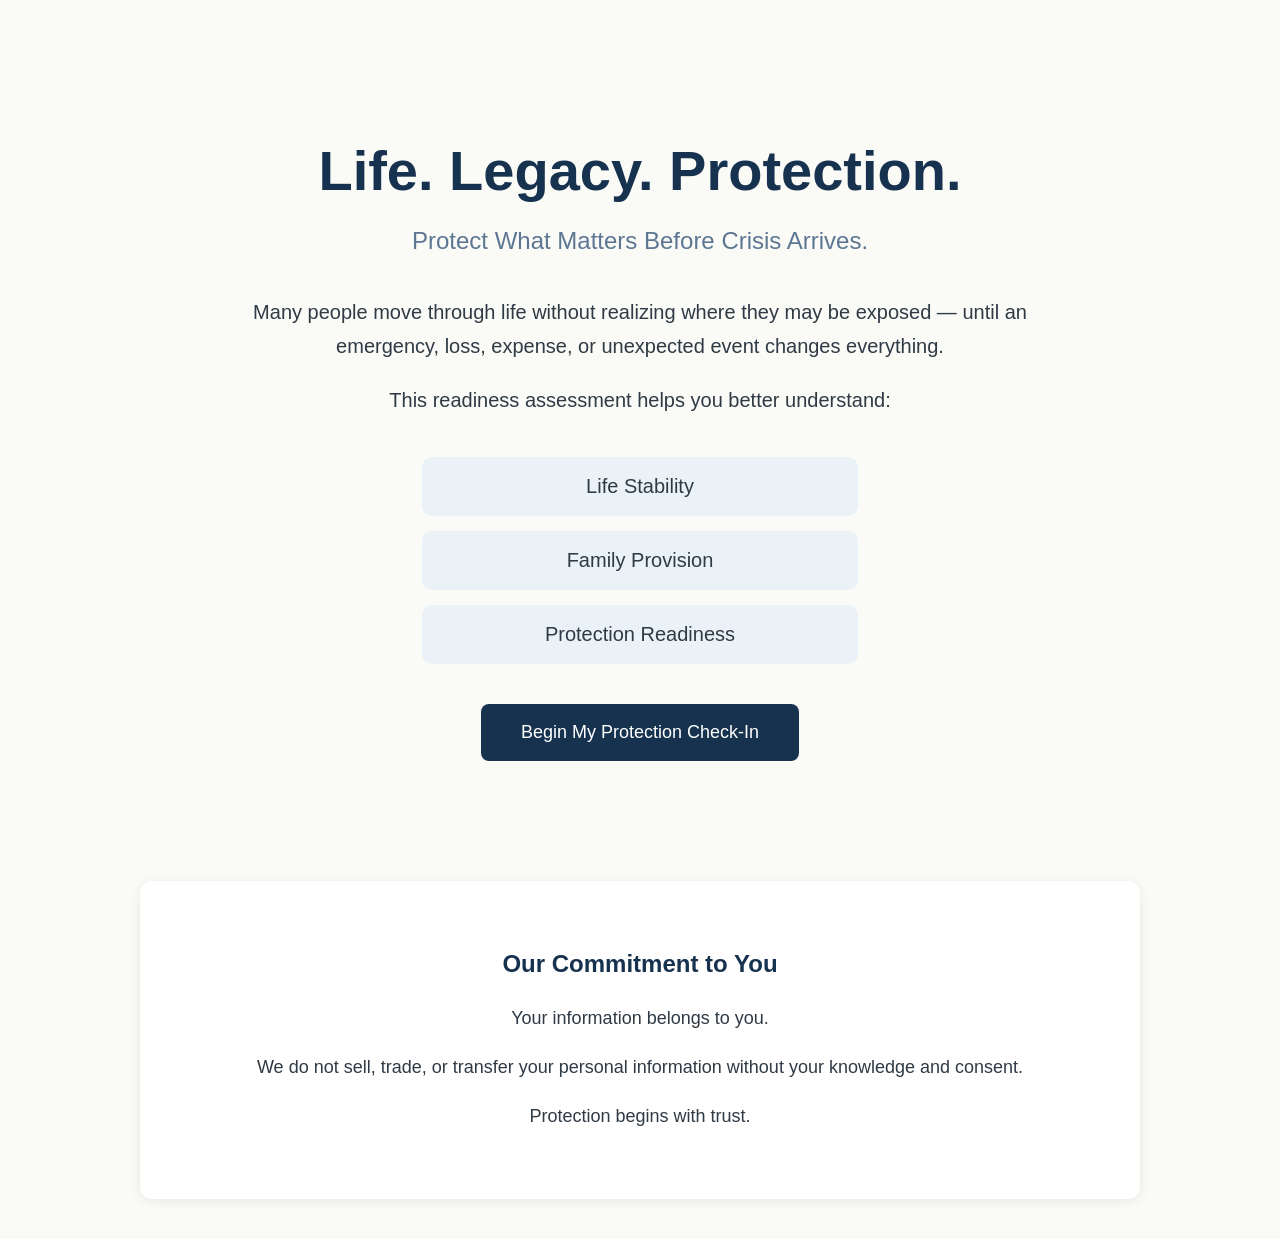
==== index.html @ db5cc9b1 "initial site build" ====
<!DOCTYPE html>
<html lang="en">
<head>
  <meta charset="UTF-8" />
  <meta name="viewport" content="width=device-width, initial-scale=1.0" />

  <title>Life. Legacy. Protection.</title>

  <link rel="stylesheet" href="style.css" />
</head>

<body>

  <div class="container">

    <header class="hero">

      <h1>Life. Legacy. Protection.</h1>

      <p class="subtitle">
        Protect What Matters Before Crisis Arrives.
      </p>

      <p class="welcome-text">
        Many people move through life without realizing where they may be exposed —
        until an emergency, loss, expense, or unexpected event changes everything.
      </p>

      <p class="welcome-text">
        This readiness assessment helps you better understand:
      </p>

      <ul class="intro-list">
        <li>Life Stability</li>
        <li>Family Provision</li>
        <li>Protection Readiness</li>
      </ul>

      <button class="start-button">
        Begin My Protection Check-In
      </button>

    </header>

    <section class="trust-section">

      <h2>Our Commitment to You</h2>

      <p>
        Your information belongs to you.
      </p>

      <p>
        We do not sell, trade, or transfer your personal information
        without your knowledge and consent.
      </p>

      <p>
        Protection begins with trust.
      </p>

    </section>

  </div>

  <script src="script.js"></script>

</body>
</html>
---- style.css ----
body {
    margin: 0;
    padding: 0;
    font-family: Arial, Helvetica, sans-serif;
    background-color: #FAFAF7;
    color: #2F3A45;
}

.container {
    max-width: 1000px;
    margin: auto;
    padding: 40px 20px;
}

.hero {
    text-align: center;
    padding-top: 60px;
    padding-bottom: 60px;
}

.hero h1 {
    font-size: 56px;
    color: #16324F;
    margin-bottom: 10px;
}

.subtitle {
    font-size: 24px;
    color: #5D7793;
    margin-bottom: 40px;
}

.welcome-text {
    font-size: 20px;
    line-height: 1.7;
    max-width: 800px;
    margin: 20px auto;
}

.intro-list {
    list-style: none;
    padding: 0;
    margin-top: 40px;
    margin-bottom: 40px;
}

.intro-list li {
    background-color: #EAF2F8;
    margin: 15px auto;
    padding: 18px;
    border-radius: 10px;
    max-width: 400px;
    font-size: 20px;
}

.start-button {
    background-color: #16324F;
    color: white;
    border: none;
    padding: 18px 40px;
    font-size: 18px;
    border-radius: 8px;
    cursor: pointer;
    transition: 0.3s;
}

.start-button:hover {
    background-color: #5D7793;
}

.trust-section {
    background-color: white;
    padding: 50px;
    border-radius: 12px;
    margin-top: 60px;
    box-shadow: 0 2px 12px rgba(0,0,0,0.08);
}

.trust-section h2 {
    color: #16324F;
    margin-bottom: 25px;
    text-align: center;
}

.trust-section p {
    font-size: 18px;
    line-height: 1.7;
    text-align: center;
}

@media (max-width: 768px) {

    .hero h1 {
        font-size: 40px;
    }

    .subtitle {
        font-size: 20px;
    }

    .welcome-text {
        font-size: 18px;
    }

    .intro-list li {
        font-size: 18px;
    }

    .trust-section {
        padding: 30px;
    }
}
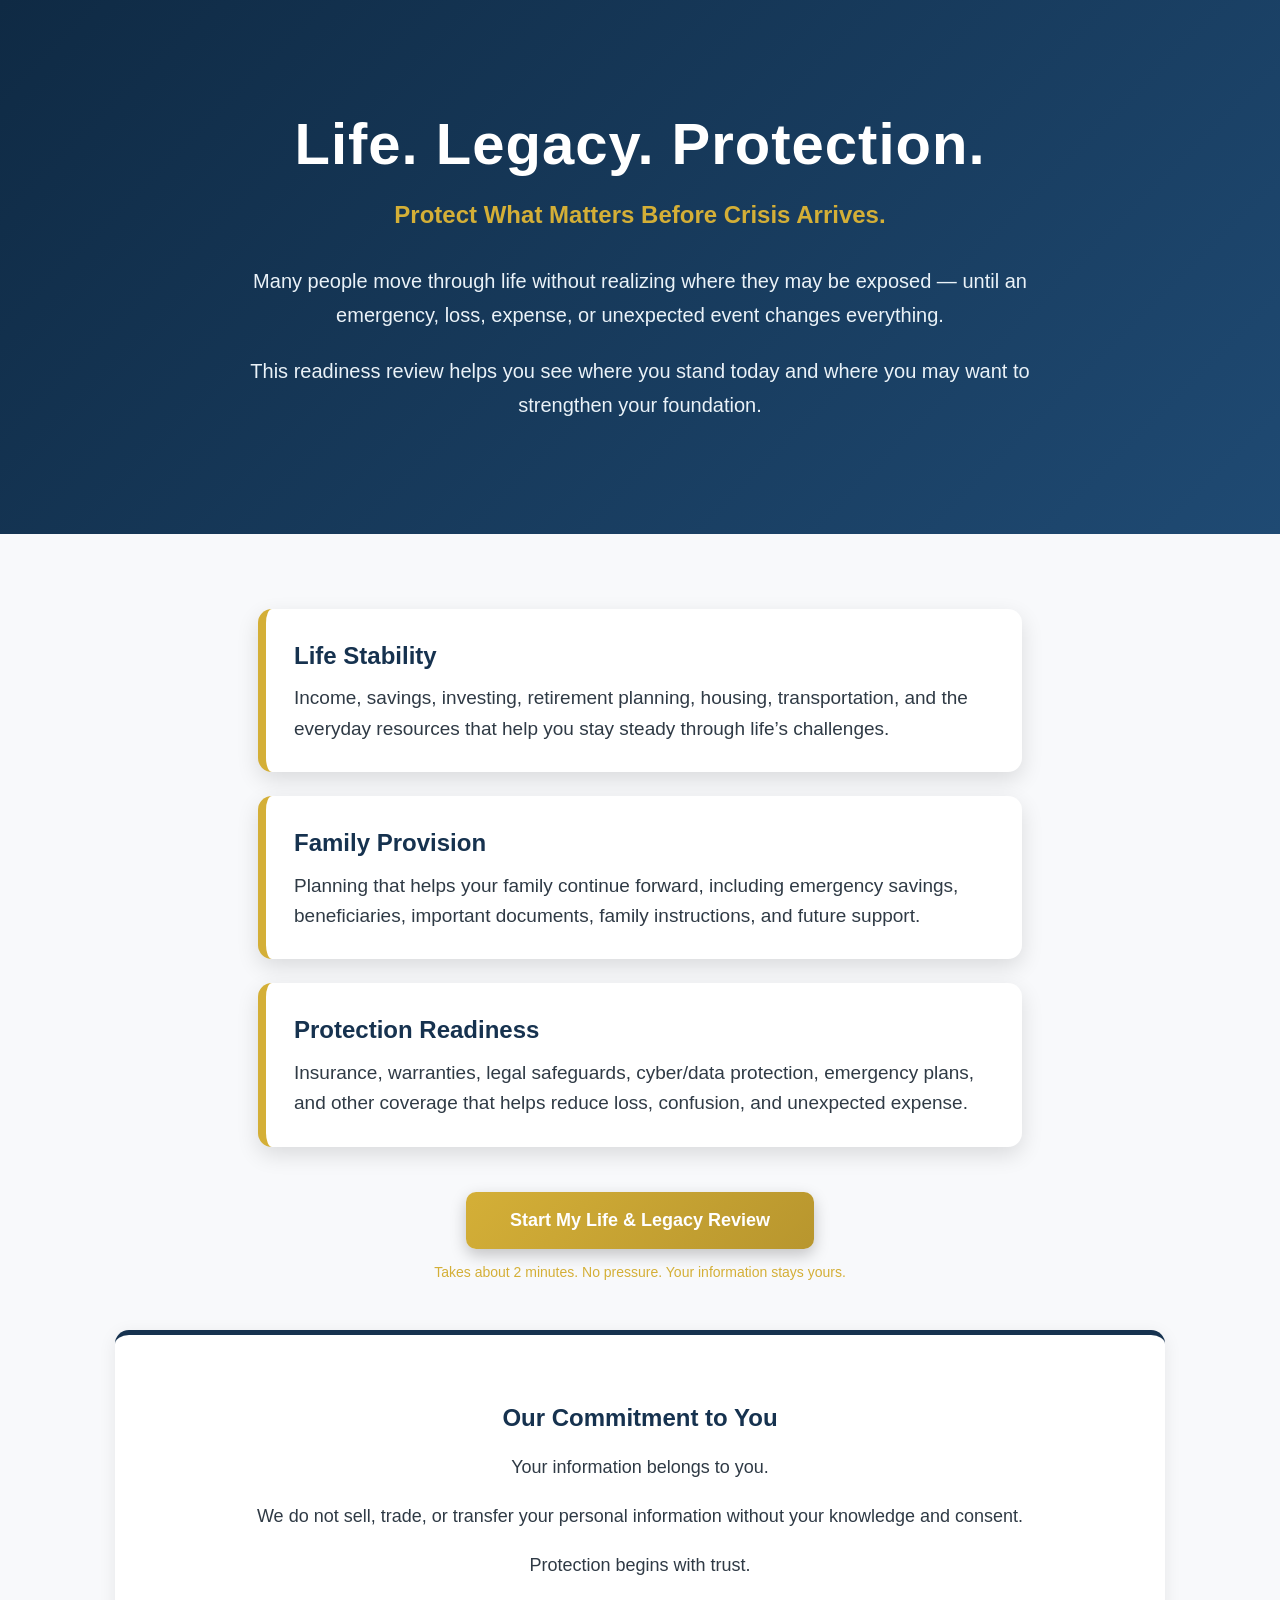
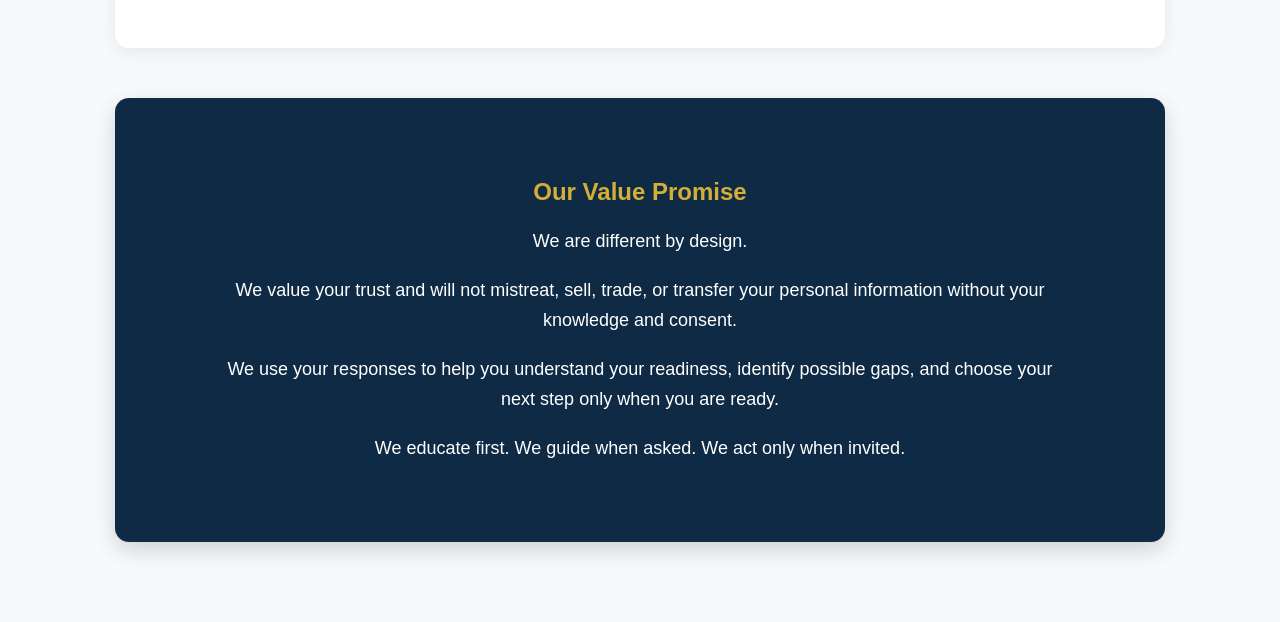
==== commit 7af49ff2: "Refactor HTML structure and update content" ====
--- a/index.html
+++ b/index.html
@@ -3,67 +3,92 @@
 <head>
   <meta charset="UTF-8" />
   <meta name="viewport" content="width=device-width, initial-scale=1.0" />
-
   <title>Life. Legacy. Protection.</title>
-
   <link rel="stylesheet" href="style.css" />
 </head>
 
 <body>
 
-  <div class="container">
+  <section class="hero">
+    <h1>Life. Legacy. Protection.</h1>
 
-    <header class="hero">
+    <p class="subtitle">
+      Protect What Matters Before Crisis Arrives.
+    </p>
 
-      <h1>Life. Legacy. Protection.</h1>
+    <p class="welcome-text">
+      Many people move through life without realizing where they may be exposed —
+      until an emergency, loss, expense, or unexpected event changes everything.
+    </p>
 
-      <p class="subtitle">
-        Protect What Matters Before Crisis Arrives.
-      </p>
+    <p class="welcome-text">
+      This readiness review helps you see where you stand today and where you may want to strengthen your foundation.
+    </p>
+  </section>
 
-      <p class="welcome-text">
-        Many people move through life without realizing where they may be exposed —
-        until an emergency, loss, expense, or unexpected event changes everything.
-      </p>
+  <main class="container">
 
-      <p class="welcome-text">
-        This readiness assessment helps you better understand:
-      </p>
+    <ul class="intro-list">
 
-      <ul class="intro-list">
-        <li>Life Stability</li>
-        <li>Family Provision</li>
-        <li>Protection Readiness</li>
-      </ul>
+      <li>
+        <strong>Life Stability</strong>
+        Income, savings, investing, retirement planning, housing, transportation, and the everyday resources that help you stay steady through life’s challenges.
+      </li>
 
-      <button class="start-button">
-        Begin My Protection Check-In
-      </button>
+      <li>
+        <strong>Family Provision</strong>
+        Planning that helps your family continue forward, including emergency savings, beneficiaries, important documents, family instructions, and future support.
+      </li>
 
-    </header>
+      <li>
+        <strong>Protection Readiness</strong>
+        Insurance, warranties, legal safeguards, cyber/data protection, emergency plans, and other coverage that helps reduce loss, confusion, and unexpected expense.
+      </li>
+
+    </ul>
+
+    <button class="start-button">
+      Start My Life & Legacy Review
+    </button>
+
+    <p class="micro-note">
+      Takes about 2 minutes. No pressure. Your information stays yours.
+    </p>
 
     <section class="trust-section">
-
       <h2>Our Commitment to You</h2>
 
-      <p>
-        Your information belongs to you.
-      </p>
+      <p>Your information belongs to you.</p>
 
       <p>
         We do not sell, trade, or transfer your personal information
         without your knowledge and consent.
       </p>
 
+      <p>Protection begins with trust.</p>
+    </section>
+
+    <section class="promise-section">
+      <h2>Our Value Promise</h2>
+
       <p>
-        Protection begins with trust.
+        We are different by design.
       </p>
 
+      <p>
+        We value your trust and will not mistreat, sell, trade, or transfer your personal information without your knowledge and consent.
+      </p>
+
+      <p>
+        We use your responses to help you understand your readiness, identify possible gaps, and choose your next step only when you are ready.
+      </p>
+
+      <p>
+        We educate first. We guide when asked. We act only when invited.
+      </p>
     </section>
 
-  </div>
-
-  <script src="script.js"></script>
+  </main>
 
 </body>
-</html>+</html>
--- a/style.css
+++ b/style.css
@@ -1,94 +1,151 @@
 body {
     margin: 0;
-    padding: 0;
     font-family: Arial, Helvetica, sans-serif;
-    background-color: #FAFAF7;
+    background-color: #F8F9FB;
     color: #2F3A45;
 }
 
-.container {
-    max-width: 1000px;
-    margin: auto;
-    padding: 40px 20px;
-}
-
 .hero {
+    background: linear-gradient(135deg, #0F2A44, #1F4A73);
+    color: white;
+    padding: 110px 20px 90px;
     text-align: center;
-    padding-top: 60px;
-    padding-bottom: 60px;
 }
 
 .hero h1 {
-    font-size: 56px;
-    color: #16324F;
-    margin-bottom: 10px;
+    font-size: 58px;
+    margin: 0 0 20px;
+    color: white;
+    letter-spacing: 1px;
 }
 
 .subtitle {
     font-size: 24px;
-    color: #5D7793;
-    margin-bottom: 40px;
+    color: #D4AF37;
+    margin-bottom: 35px;
+    font-weight: bold;
 }
 
 .welcome-text {
+    max-width: 850px;
+    margin: 22px auto;
     font-size: 20px;
     line-height: 1.7;
-    max-width: 800px;
-    margin: 20px auto;
+    color: #EAF2F8;
+}
+
+.section-intro {
+    text-align: center;
+    font-size: 18px;
+    margin: 35px auto;
+    max-width: 750px;
+    color: #D4AF37;
+}
+
+.container {
+    max-width: 1050px;
+    margin: 0 auto 50px;
+    padding: 30px 20px;
 }
 
 .intro-list {
     list-style: none;
     padding: 0;
-    margin-top: 40px;
-    margin-bottom: 40px;
+    margin: 45px auto 0;
 }
 
 .intro-list li {
-    background-color: #EAF2F8;
-    margin: 15px auto;
-    padding: 18px;
-    border-radius: 10px;
-    max-width: 400px;
-    font-size: 20px;
+    background: #FFFFFF;
+    margin: 24px auto;
+    padding: 28px;
+    border-radius: 14px;
+    max-width: 700px;
+    font-size: 19px;
+    line-height: 1.6;
+    color: #2F3A45;
+    border-left: 8px solid #D4AF37;
+    box-shadow: 0 8px 22px rgba(0,0,0,0.12);
+}
+
+.intro-list strong {
+    display: block;
+    color: #16324F;
+    font-size: 24px;
+    margin-bottom: 8px;
 }
 
 .start-button {
-    background-color: #16324F;
+    display: block;
+    margin: 45px auto 0;
+    background: linear-gradient(135deg, #D4AF37, #B8962E);
     color: white;
     border: none;
-    padding: 18px 40px;
+    padding: 18px 44px;
     font-size: 18px;
-    border-radius: 8px;
+    border-radius: 10px;
     cursor: pointer;
-    transition: 0.3s;
+    font-weight: bold;
+    box-shadow: 0 6px 16px rgba(0,0,0,0.22);
 }
 
 .start-button:hover {
-    background-color: #5D7793;
+    transform: translateY(-2px);
+    background: linear-gradient(135deg, #B8962E, #9C7C24);
+}
+
+.micro-note {
+    margin-top: 15px;
+    font-size: 14px;
+    color: #D4AF37;
+    text-align: center;
 }
 
 .trust-section {
-    background-color: white;
+    background: white;
     padding: 50px;
-    border-radius: 12px;
-    margin-top: 60px;
-    box-shadow: 0 2px 12px rgba(0,0,0,0.08);
+    border-radius: 14px;
+    margin-top: 50px;
+    text-align: center;
+    box-shadow: 0 4px 18px rgba(0,0,0,0.08);
+    border-top: 5px solid #16324F;
 }
 
 .trust-section h2 {
     color: #16324F;
-    margin-bottom: 25px;
-    text-align: center;
+    margin-bottom: 20px;
 }
 
 .trust-section p {
     font-size: 18px;
     line-height: 1.7;
+}
+
+.promise-section {
+    background: #0F2A44;
+    color: white;
+    padding: 60px 40px;
+    border-radius: 14px;
+    margin-top: 50px;
     text-align: center;
+    box-shadow: 0 8px 22px rgba(0,0,0,0.16);
+}
+
+.promise-section h2 {
+    color: #D4AF37;
+    margin-bottom: 20px;
+}
+
+.promise-section p {
+    font-size: 18px;
+    line-height: 1.7;
+    max-width: 850px;
+    margin: 18px auto;
 }
 
 @media (max-width: 768px) {
+    .hero {
+        padding: 80px 20px 70px;
+    }
 
     .hero h1 {
         font-size: 40px;
@@ -103,10 +160,6 @@
     }
 
     .intro-list li {
-        font-size: 18px;
+        font-size: 17px;
+        padding: 22px;
     }
-
-    .trust-section {
-        padding: 30px;
-    }
-}
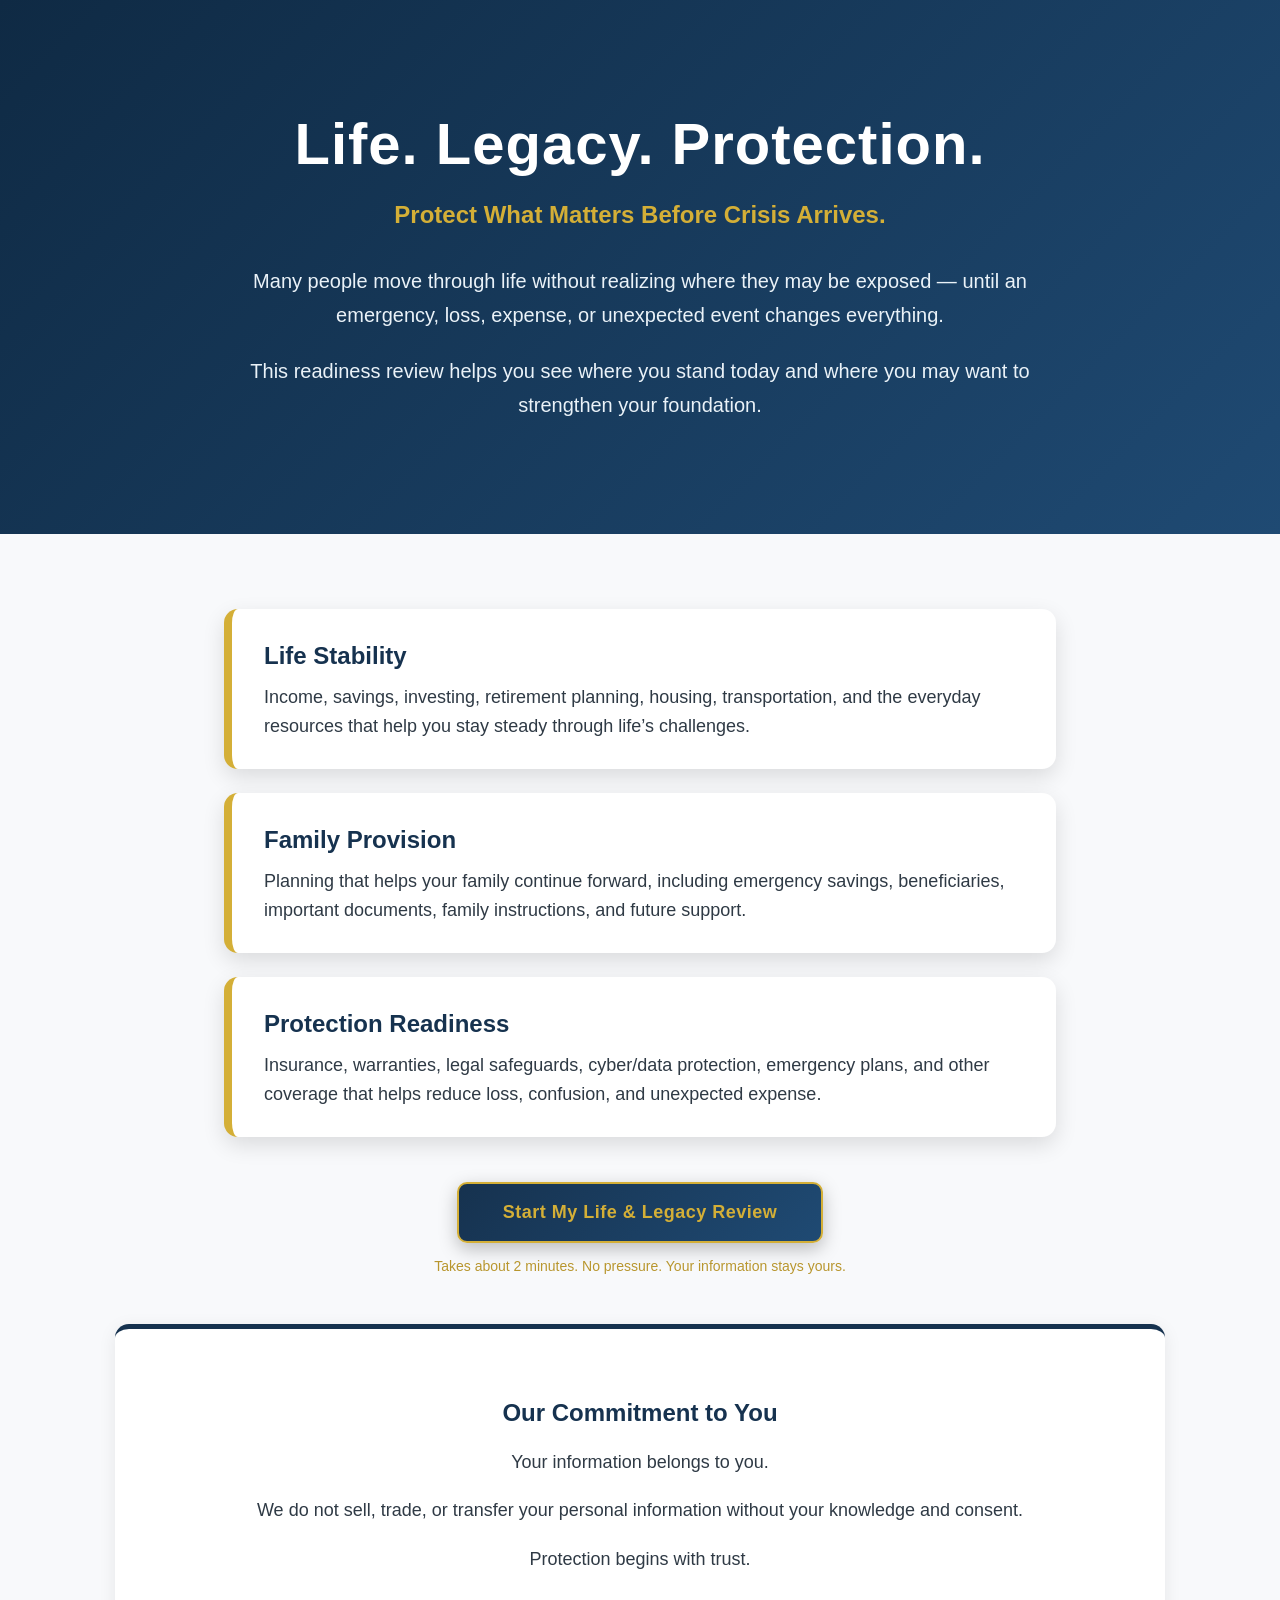
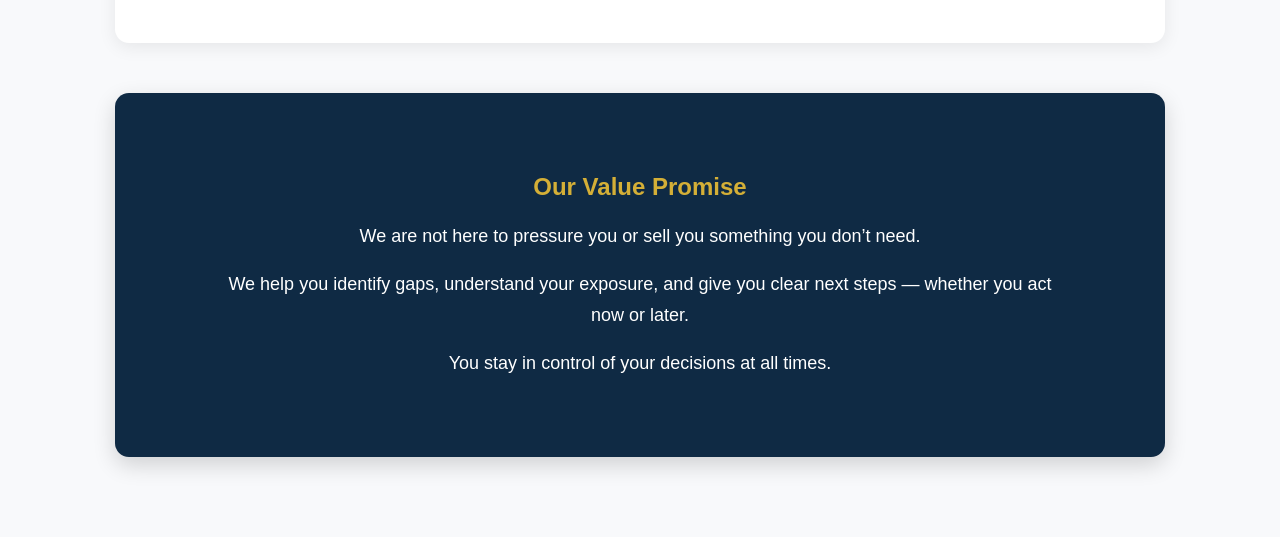
==== commit e06c7c79: "Clean up HTML formatting and update button structure Removed unnecessary whitespace and fixed button" ====
--- a/index.html
+++ b/index.html
@@ -2,9 +2,9 @@
 <html lang="en">
 <head>
   <meta charset="UTF-8" />
-  <meta name="viewport" content="width=device-width, initial-scale=1.0" />
+  <meta name="viewport" content="width=device-width, initial-scale=1.0"/>
   <title>Life. Legacy. Protection.</title>
-  <link rel="stylesheet" href="style.css" />
+  <link rel="stylesheet" href="style.css"/>
 </head>
 
 <body>
@@ -17,8 +17,8 @@
     </p>
 
     <p class="welcome-text">
-      Many people move through life without realizing where they may be exposed —
-      until an emergency, loss, expense, or unexpected event changes everything.
+      Many people move through life without realizing where they may be exposed — until an emergency,
+      loss, expense, or unexpected event changes everything.
     </p>
 
     <p class="welcome-text">
@@ -32,24 +32,28 @@
 
       <li>
         <strong>Life Stability</strong>
-        Income, savings, investing, retirement planning, housing, transportation, and the everyday resources that help you stay steady through life’s challenges.
+        Income, savings, investing, retirement planning, housing, transportation, and the everyday
+        resources that help you stay steady through life’s challenges.
       </li>
 
       <li>
         <strong>Family Provision</strong>
-        Planning that helps your family continue forward, including emergency savings, beneficiaries, important documents, family instructions, and future support.
+        Planning that helps your family continue forward, including emergency savings,
+        beneficiaries, important documents, family instructions, and future support.
       </li>
 
       <li>
         <strong>Protection Readiness</strong>
-        Insurance, warranties, legal safeguards, cyber/data protection, emergency plans, and other coverage that helps reduce loss, confusion, and unexpected expense.
+        Insurance, warranties, legal safeguards, cyber/data protection, emergency plans,
+        and other coverage that helps reduce loss, confusion, and unexpected expense.
       </li>
 
     </ul>
 
-    <button class="start-button">
+    <!-- THIS IS THE FIX -->
+    <a href="assessment.html" class="start-button">
       Start My Life & Legacy Review
-    </button>
+    </a>
 
     <p class="micro-note">
       Takes about 2 minutes. No pressure. Your information stays yours.
@@ -61,30 +65,28 @@
       <p>Your information belongs to you.</p>
 
       <p>
-        We do not sell, trade, or transfer your personal information
-        without your knowledge and consent.
+        We do not sell, trade, or transfer your personal information without your knowledge and consent.
       </p>
 
-      <p>Protection begins with trust.</p>
+      <p>
+        Protection begins with trust.
+      </p>
     </section>
 
     <section class="promise-section">
       <h2>Our Value Promise</h2>
 
       <p>
-        We are different by design.
+        We are not here to pressure you or sell you something you don’t need.
       </p>
 
       <p>
-        We value your trust and will not mistreat, sell, trade, or transfer your personal information without your knowledge and consent.
+        We help you identify gaps, understand your exposure, and give you clear next steps —
+        whether you act now or later.
       </p>
 
       <p>
-        We use your responses to help you understand your readiness, identify possible gaps, and choose your next step only when you are ready.
-      </p>
-
-      <p>
-        We educate first. We guide when asked. We act only when invited.
+        You stay in control of your decisions at all times.
       </p>
     </section>
 
--- a/style.css
+++ b/style.css
@@ -34,14 +34,6 @@
     color: #EAF2F8;
 }
 
-.section-intro {
-    text-align: center;
-    font-size: 18px;
-    margin: 35px auto;
-    max-width: 750px;
-    color: #D4AF37;
-}
-
 .container {
     max-width: 1050px;
     margin: 0 auto 50px;
@@ -57,14 +49,15 @@
 .intro-list li {
     background: #FFFFFF;
     margin: 24px auto;
-    padding: 28px;
+    padding: 28px 32px;
     border-radius: 14px;
-    max-width: 700px;
-    font-size: 19px;
+    max-width: 760px;
+    font-size: 18px;
     line-height: 1.6;
     color: #2F3A45;
     border-left: 8px solid #D4AF37;
     box-shadow: 0 8px 22px rgba(0,0,0,0.12);
+    text-align: left;
 }
 
 .intro-list strong {
@@ -76,27 +69,33 @@
 
 .start-button {
     display: block;
+    width: fit-content;
     margin: 45px auto 0;
-    background: linear-gradient(135deg, #D4AF37, #B8962E);
-    color: white;
-    border: none;
+    background: linear-gradient(135deg, #16324F, #1F4A73);
+    color: #D4AF37;
+    border: 2px solid #D4AF37;
     padding: 18px 44px;
     font-size: 18px;
     border-radius: 10px;
     cursor: pointer;
     font-weight: bold;
-    box-shadow: 0 6px 16px rgba(0,0,0,0.22);
+    letter-spacing: 0.5px;
+    text-decoration: none;
+    box-shadow: 0 6px 18px rgba(0,0,0,0.25);
+    transition: all 0.3s ease;
 }
 
 .start-button:hover {
+    background: #0F2A44;
+    color: #FFD76A;
     transform: translateY(-2px);
-    background: linear-gradient(135deg, #B8962E, #9C7C24);
+    box-shadow: 0 10px 24px rgba(0,0,0,0.35);
 }
 
 .micro-note {
     margin-top: 15px;
     font-size: 14px;
-    color: #D4AF37;
+    color: #B8962E;
     text-align: center;
 }
 
@@ -163,3 +162,13 @@
         font-size: 17px;
         padding: 22px;
     }
+
+    .intro-list strong {
+        font-size: 21px;
+    }
+
+    .trust-section,
+    .promise-section {
+        padding: 35px 25px;
+    }
+}
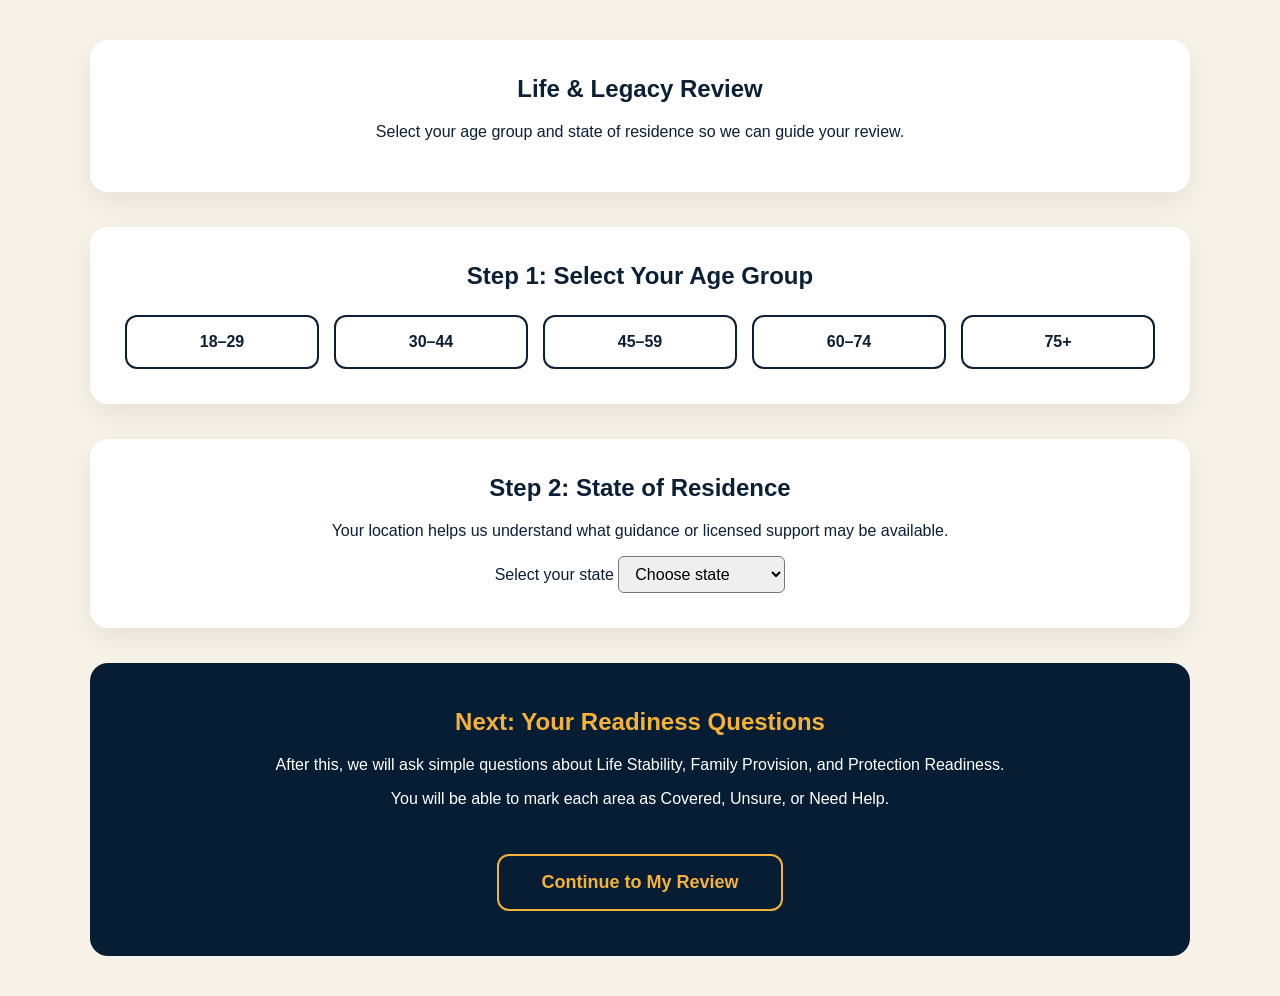
==== commit b07ff7e7: "Update index.html" ====
--- a/index.html
+++ b/index.html
@@ -2,95 +2,191 @@
 <html lang="en">
 <head>
   <meta charset="UTF-8" />
-  <meta name="viewport" content="width=device-width, initial-scale=1.0"/>
-  <title>Life. Legacy. Protection.</title>
-  <link rel="stylesheet" href="style.css"/>
+  <meta name="viewport" content="width=device-width, initial-scale=1.0" />
+  <title>Life & Legacy Review | e-legalboom.com</title>
+
+  <style>
+    body {
+      margin: 0;
+      font-family: Arial, sans-serif;
+      background: #f7f3e8;
+      color: #0b1f35;
+    }
+
+    .page {
+      max-width: 1100px;
+      margin: 0 auto;
+      padding: 40px 20px;
+    }
+
+    .card {
+      background: #ffffff;
+      border-radius: 18px;
+      padding: 35px;
+      margin-bottom: 35px;
+      box-shadow: 0 10px 30px rgba(0,0,0,0.08);
+      text-align: center;
+    }
+
+    h1, h2 {
+      margin-top: 0;
+    }
+
+    .age-grid {
+      display: grid;
+      grid-template-columns: repeat(auto-fit, minmax(140px, 1fr));
+      gap: 15px;
+      margin-top: 25px;
+    }
+
+    .age-btn {
+      padding: 16px;
+      border: 2px solid #0b1f35;
+      background: #ffffff;
+      color: #0b1f35;
+      font-weight: bold;
+      border-radius: 12px;
+      cursor: pointer;
+      font-size: 16px;
+    }
+
+    .age-btn.selected {
+      background: #0b1f35;
+      color: #f4b23b;
+      border-color: #f4b23b;
+    }
+
+    select {
+      padding: 8px 12px;
+      border-radius: 6px;
+      font-size: 16px;
+    }
+
+    .dark-card {
+      background: #071d33;
+      color: #ffffff;
+      border-radius: 18px;
+      padding: 45px 25px;
+      text-align: center;
+    }
+
+    .gold {
+      color: #f4b23b;
+    }
+
+    .continue-btn {
+      margin-top: 30px;
+      padding: 16px 42px;
+      border: 2px solid #f4b23b;
+      background: #071d33;
+      color: #f4b23b;
+      font-size: 18px;
+      font-weight: bold;
+      border-radius: 12px;
+      cursor: pointer;
+    }
+
+    .continue-btn:hover {
+      background: #f4b23b;
+      color: #071d33;
+    }
+
+    .message {
+      margin-top: 18px;
+      font-weight: bold;
+      color: #b00020;
+      display: none;
+    }
+  </style>
 </head>
 
 <body>
+  <main class="page">
 
-  <section class="hero">
-    <h1>Life. Legacy. Protection.</h1>
-
-    <p class="subtitle">
-      Protect What Matters Before Crisis Arrives.
-    </p>
-
-    <p class="welcome-text">
-      Many people move through life without realizing where they may be exposed — until an emergency,
-      loss, expense, or unexpected event changes everything.
-    </p>
-
-    <p class="welcome-text">
-      This readiness review helps you see where you stand today and where you may want to strengthen your foundation.
-    </p>
-  </section>
-
-  <main class="container">
-
-    <ul class="intro-list">
-
-      <li>
-        <strong>Life Stability</strong>
-        Income, savings, investing, retirement planning, housing, transportation, and the everyday
-        resources that help you stay steady through life’s challenges.
-      </li>
-
-      <li>
-        <strong>Family Provision</strong>
-        Planning that helps your family continue forward, including emergency savings,
-        beneficiaries, important documents, family instructions, and future support.
-      </li>
-
-      <li>
-        <strong>Protection Readiness</strong>
-        Insurance, warranties, legal safeguards, cyber/data protection, emergency plans,
-        and other coverage that helps reduce loss, confusion, and unexpected expense.
-      </li>
-
-    </ul>
-
-    <!-- THIS IS THE FIX -->
-    <a href="assessment.html" class="start-button">
-      Start My Life & Legacy Review
-    </a>
-
-    <p class="micro-note">
-      Takes about 2 minutes. No pressure. Your information stays yours.
-    </p>
-
-    <section class="trust-section">
-      <h2>Our Commitment to You</h2>
-
-      <p>Your information belongs to you.</p>
-
-      <p>
-        We do not sell, trade, or transfer your personal information without your knowledge and consent.
-      </p>
-
-      <p>
-        Protection begins with trust.
-      </p>
+    <section class="card">
+      <h1>Life & Legacy Review</h1>
+      <p>Select your age group and state of residence so we can guide your review.</p>
     </section>
 
-    <section class="promise-section">
-      <h2>Our Value Promise</h2>
+    <section class="card">
+      <h2>Step 1: Select Your Age Group</h2>
 
-      <p>
-        We are not here to pressure you or sell you something you don’t need.
-      </p>
+      <div class="age-grid">
+        <button class="age-btn" data-age="18-29">18–29</button>
+        <button class="age-btn" data-age="30-44">30–44</button>
+        <button class="age-btn" data-age="45-59">45–59</button>
+        <button class="age-btn" data-age="60-74">60–74</button>
+        <button class="age-btn" data-age="75+">75+</button>
+      </div>
+    </section>
 
-      <p>
-        We help you identify gaps, understand your exposure, and give you clear next steps —
-        whether you act now or later.
-      </p>
+    <section class="card">
+      <h2>Step 2: State of Residence</h2>
+      <p>Your location helps us understand what guidance or licensed support may be available.</p>
 
-      <p>
-        You stay in control of your decisions at all times.
-      </p>
+      <label for="stateSelect">Select your state</label>
+      <select id="stateSelect">
+        <option value="">Choose state</option>
+        <option value="California">California</option>
+        <option value="Florida">Florida</option>
+        <option value="Virginia">Virginia</option>
+        <option value="Texas">Texas</option>
+        <option value="New York">New York</option>
+        <option value="Other">Other / Not listed</option>
+      </select>
+    </section>
+
+    <section class="dark-card">
+      <h2 class="gold">Next: Your Readiness Questions</h2>
+      <p>After this, we will ask simple questions about Life Stability, Family Provision, and Protection Readiness.</p>
+      <p>You will be able to mark each area as Covered, Unsure, or Need Help.</p>
+
+      <button class="continue-btn" id="continueBtn">
+        Continue to My Review
+      </button>
+
+      <div class="message" id="message">
+        Please select your age group and state first.
+      </div>
     </section>
 
   </main>
 
+  <script>
+    let selectedAgeGroup = "";
+
+    const ageButtons = document.querySelectorAll(".age-btn");
+    const stateSelect = document.getElementById("stateSelect");
+    const continueBtn = document.getElementById("continueBtn");
+    const message = document.getElementById("message");
+
+    ageButtons.forEach(button => {
+      button.addEventListener("click", function () {
+        ageButtons.forEach(btn => btn.classList.remove("selected"));
+        this.classList.add("selected");
+
+        selectedAgeGroup = this.dataset.age;
+        localStorage.setItem("legacy_age_group", selectedAgeGroup);
+
+        message.style.display = "none";
+      });
+    });
+
+    stateSelect.addEventListener("change", function () {
+      localStorage.setItem("legacy_state", this.value);
+      message.style.display = "none";
+    });
+
+    continueBtn.addEventListener("click", function () {
+      const selectedState = stateSelect.value;
+
+      if (!selectedAgeGroup || !selectedState) {
+        message.style.display = "block";
+        return;
+      }
+
+      window.location.href = "life-legacy-review.html";
+    });
+  </script>
 </body>
 </html>
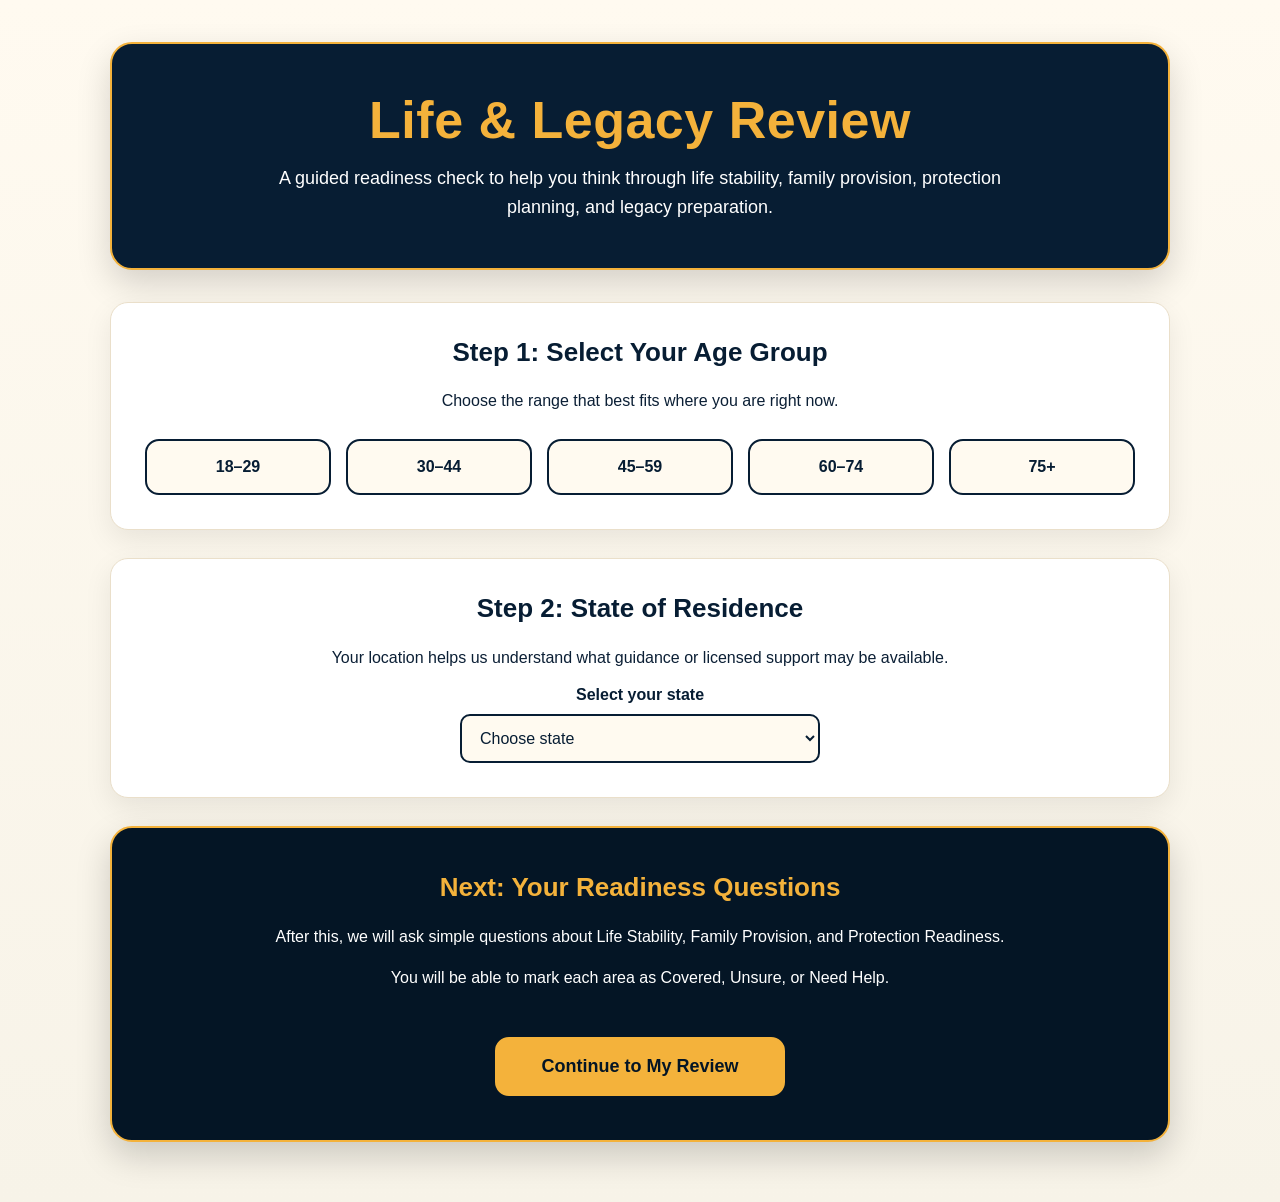
==== commit 6a99d6c4: "Update index.html" ====
--- a/index.html
+++ b/index.html
@@ -6,30 +6,76 @@
   <title>Life & Legacy Review | e-legalboom.com</title>
 
   <style>
+    :root {
+      --navy: #071d33;
+      --deep-navy: #041525;
+      --gold: #f4b23b;
+      --cream: #f7f3e8;
+      --white: #ffffff;
+      --text: #0b1f35;
+      --soft-border: #eadfca;
+    }
+
+    * {
+      box-sizing: border-box;
+    }
+
     body {
       margin: 0;
       font-family: Arial, sans-serif;
-      background: #f7f3e8;
-      color: #0b1f35;
+      background: linear-gradient(180deg, #fffaf0 0%, var(--cream) 100%);
+      color: var(--text);
     }
 
     .page {
       max-width: 1100px;
       margin: 0 auto;
-      padding: 40px 20px;
+      padding: 42px 20px 60px;
+    }
+
+    .hero {
+      background: var(--navy);
+      color: var(--white);
+      border-radius: 22px;
+      padding: 46px 28px;
+      margin-bottom: 32px;
+      text-align: center;
+      box-shadow: 0 14px 34px rgba(0,0,0,0.16);
+      border: 2px solid var(--gold);
+    }
+
+    .hero h1 {
+      margin: 0 0 14px;
+      font-size: clamp(32px, 5vw, 52px);
+      color: var(--gold);
+      letter-spacing: 0.5px;
+    }
+
+    .hero p {
+      max-width: 760px;
+      margin: 0 auto;
+      font-size: 18px;
+      line-height: 1.6;
     }
 
     .card {
-      background: #ffffff;
+      background: var(--white);
       border-radius: 18px;
-      padding: 35px;
-      margin-bottom: 35px;
-      box-shadow: 0 10px 30px rgba(0,0,0,0.08);
+      padding: 34px;
+      margin-bottom: 28px;
+      box-shadow: 0 10px 28px rgba(0,0,0,0.08);
       text-align: center;
-    }
-
-    h1, h2 {
+      border: 1px solid var(--soft-border);
+    }
+
+    h2 {
       margin-top: 0;
+      color: var(--navy);
+      font-size: 26px;
+    }
+
+    p {
+      line-height: 1.55;
     }
 
     .age-grid {
@@ -40,61 +86,84 @@
     }
 
     .age-btn {
-      padding: 16px;
-      border: 2px solid #0b1f35;
-      background: #ffffff;
-      color: #0b1f35;
-      font-weight: bold;
-      border-radius: 12px;
+      padding: 17px;
+      border: 2px solid var(--navy);
+      background: #fffaf0;
+      color: var(--navy);
+      font-weight: bold;
+      border-radius: 14px;
       cursor: pointer;
       font-size: 16px;
+      transition: all 0.2s ease;
+    }
+
+    .age-btn:hover {
+      transform: translateY(-2px);
+      border-color: var(--gold);
+      box-shadow: 0 6px 16px rgba(0,0,0,0.12);
     }
 
     .age-btn.selected {
-      background: #0b1f35;
-      color: #f4b23b;
-      border-color: #f4b23b;
+      background: var(--navy);
+      color: var(--gold);
+      border-color: var(--gold);
+      box-shadow: 0 8px 22px rgba(7,29,51,0.28);
+    }
+
+    label {
+      display: block;
+      font-weight: bold;
+      margin-bottom: 10px;
+      color: var(--navy);
     }
 
     select {
-      padding: 8px 12px;
-      border-radius: 6px;
+      width: min(360px, 100%);
+      padding: 13px 14px;
+      border-radius: 10px;
       font-size: 16px;
+      border: 2px solid var(--navy);
+      background: #fffaf0;
+      color: var(--navy);
     }
 
     .dark-card {
-      background: #071d33;
-      color: #ffffff;
-      border-radius: 18px;
-      padding: 45px 25px;
+      background: var(--deep-navy);
+      color: var(--white);
+      border-radius: 22px;
+      padding: 44px 25px;
       text-align: center;
+      border: 2px solid var(--gold);
+      box-shadow: 0 14px 34px rgba(0,0,0,0.18);
     }
 
     .gold {
-      color: #f4b23b;
+      color: var(--gold);
     }
 
     .continue-btn {
       margin-top: 30px;
-      padding: 16px 42px;
-      border: 2px solid #f4b23b;
-      background: #071d33;
-      color: #f4b23b;
+      padding: 17px 44px;
+      border: 2px solid var(--gold);
+      background: var(--gold);
+      color: var(--deep-navy);
       font-size: 18px;
       font-weight: bold;
-      border-radius: 12px;
+      border-radius: 14px;
       cursor: pointer;
+      transition: all 0.2s ease;
     }
 
     .continue-btn:hover {
-      background: #f4b23b;
-      color: #071d33;
+      background: transparent;
+      color: var(--gold);
+      transform: translateY(-2px);
     }
 
     .message {
       margin-top: 18px;
       font-weight: bold;
-      color: #b00020;
+      color: #ffd27a;
       display: none;
     }
   </style>
@@ -103,13 +172,17 @@
 <body>
   <main class="page">
 
-    <section class="card">
+    <section class="hero">
       <h1>Life & Legacy Review</h1>
-      <p>Select your age group and state of residence so we can guide your review.</p>
+      <p>
+        A guided readiness check to help you think through life stability,
+        family provision, protection planning, and legacy preparation.
+      </p>
     </section>
 
     <section class="card">
       <h2>Step 1: Select Your Age Group</h2>
+      <p>Choose the range that best fits where you are right now.</p>
 
       <div class="age-grid">
         <button class="age-btn" data-age="18-29">18–29</button>
